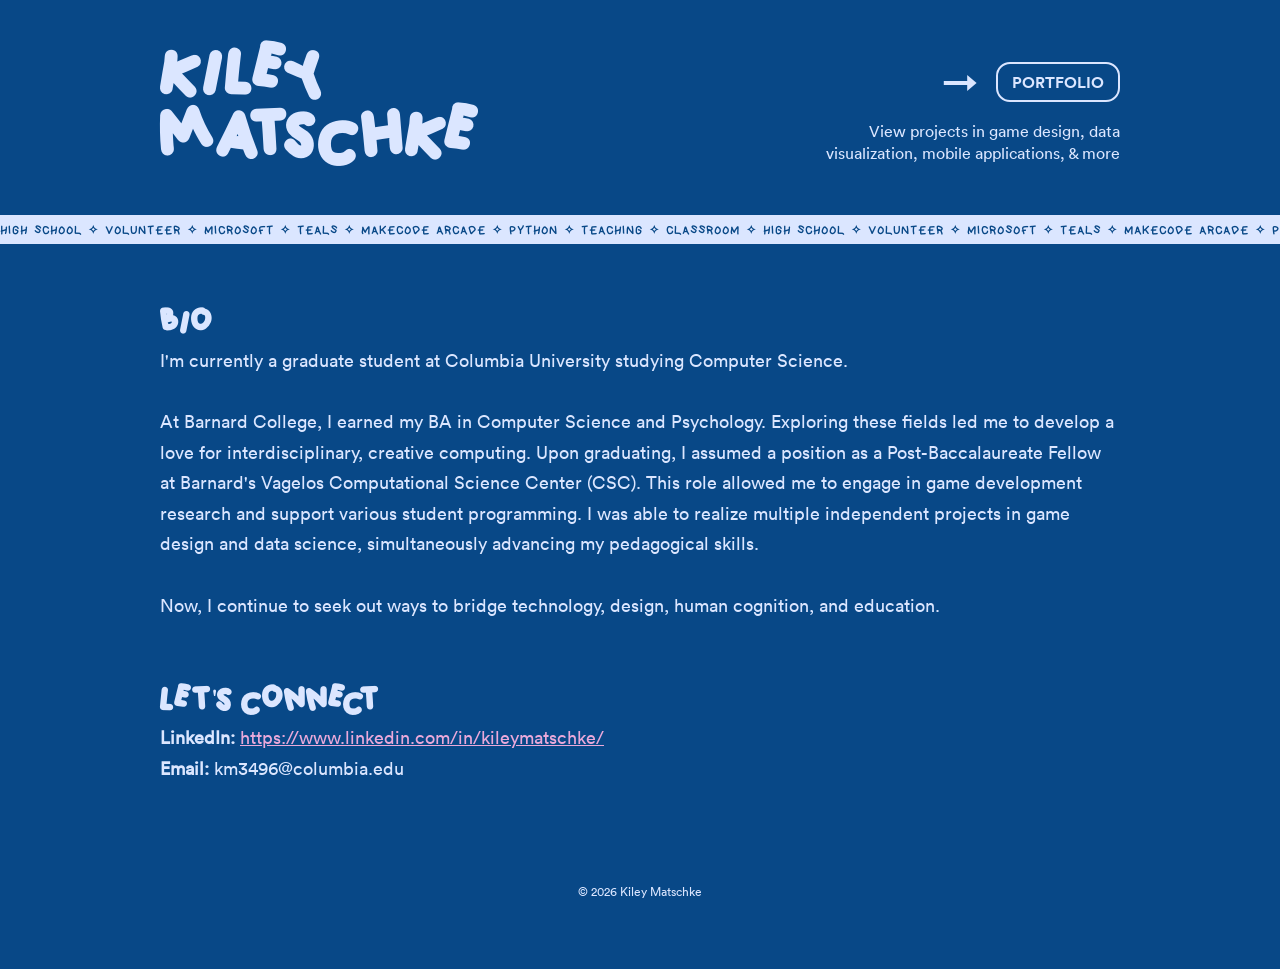
==== pages/about.html @ f40b38a9 "added about page and updated page backgrounds" ====
<!DOCTYPE html>
<html lang="en">
<head>
    <meta charset="UTF-8" />
    <meta name="viewport" content="width=device-width, initial-scale=1.0"/>
    <title>Kiley Matschke</title>

    <link rel="stylesheet" href="../style.css" />
</head>
<body>



<!-- MAIN CONTENT -->
<main class="container">


    <div class="project-top-row">

        <!-- HEADER -->
        <h1 class="name">Kiley <br> Matschke</h1>

        <div class="back-section">

            <div class="back-link">
                <span class="moving-arrow">→</span>

                <a href="../index.html" class="portfolio-button">
                    PORTFOLIO
                </a>
            </div>

            <p class="back-description">
                View projects in game design,
                data visualization, mobile
                applications, & more
            </p>

        </div>
    </div>


    <div class="word-banner">
        <div class="word-track">

            HIGH SCHOOL ✧
            VOLUNTEER ✧
            MICROSOFT ✧
            TEALS ✧
            MAKECODE ARCADE ✧
            PYTHON ✧
            TEACHING ✧
            CLASSROOM ✧

            HIGH SCHOOL ✧
            VOLUNTEER ✧
            MICROSOFT ✧
            TEALS ✧
            MAKECODE ARCADE ✧
            PYTHON ✧
            TEACHING ✧
            CLASSROOM ✧

            HIGH SCHOOL ✧
            VOLUNTEER ✧
            MICROSOFT ✧
            TEALS ✧
            MAKECODE ARCADE ✧
            PYTHON ✧
            TEACHING ✧
            CLASSROOM ✧

        </div>
    </div>


    <section class="text-section">
        <h2>Bio</h2>
        <p>
            I'm currently a graduate student at Columbia University studying Computer Science.<br><br>

            At Barnard College, I earned my BA in Computer Science and Psychology. Exploring these fields led me to develop a love for interdisciplinary, creative computing. Upon graduating, I assumed a position as a Post-Baccalaureate Fellow at Barnard's Vagelos Computational Science Center (CSC). This role allowed me to engage in game development research and support various student programming. I was able to realize multiple independent projects in game design and data science, simultaneously advancing my pedagogical skills.<br><br>

            Now, I continue to seek out ways to bridge technology, design, human cognition, and education.
        </p>
    </section>

    <section class="text-section">
        <h2>Let's connect</h2>
        <p>
            <strong>LinkedIn:</strong> <a href="https://www.linkedin.com/in/kileymatschke/">https://www.linkedin.com/in/kileymatschke/</a><br>
            <strong>Email:</strong> km3496@columbia.edu
        </p>
    </section>

    <footer class="footer">
        © 2026 Kiley Matschke
    </footer>

</main>

<script src="../script.js"></script>
</body>
</html>
---- style.css ----
/* =========================
   FONTS
========================= */

@font-face {
    font-family: "Ruigslay";
    src: url("assets/fonts/ruigslay.regular.ttf") format("truetype");
}

@font-face {
    font-family: "Circular";
    src: url("assets/fonts/Circular-Bold.ttf") format("truetype");
}

@font-face {
    font-family: "Circular-Book";
    src: url("assets/fonts/Circular-Book.ttf") format("truetype");
}

@font-face {
    font-family: "Adelia-cursive";
    src: url("assets/fonts/adelia.ttf") format("truetype");
}

@font-face {
    font-family: "Adelia";
    src: url("assets/fonts/ADELIA.otf") format("opentype");
}

@font-face {
    font-family: "Kindergarten";
    src: url("assets/fonts/kindergarten.ttf") format("truetype");
}

@font-face {
    font-family: "HipChick";
    src: url("assets/fonts/HipChick.ttf") format("truetype");
}



/* =========================
   RESET
========================= */

* {
    margin: 0;
    padding: 0;
    box-sizing: border-box;
}


/* =========================
   PAGE COLOR THEMES
   EDIT COLORS HERE
========================= */

/* HOME PAGE */

body {
    --page-bg: #084887;
    --page-text: #dbe6ff;
    --title-color: #dbe6ff;
    --h2-color: #dbe6ff;
    --h3-color: #eaa9da;
    --link-color: #eaa9da;

    --button-color: #dbe6ff;
    --button-border: #dbe6ff;
    --back-description-color: #dbe6ff;

    --banner-bg: #dbe6ff;
    --banner-text: #084887;
}


/* MICROSOFT PAGE */

body.microsoft-page {
    /*--page-bg: #f2faf9;*/
    --page-bg: #ffffff;
    --page-text: #497381;
    --title-color: #4e9ba2;
    --h2-color: #4e9ba2;
    --h3-color: #e19060;
    --link-color: #e19060;

    --button-color: #4e9ba2;
    --button-border: #4e9ba2;
    --back-description-color: #4e9ba2;

    --banner-bg: #4e9ba2;
    --banner-text: #e9f6f4;
}


/* ARCADE PAGE */

body.arcade-page {
    /*--page-bg: #f9faf6;*/
    --page-bg: #ffffff;
    --page-text: #3f592b;
    --title-color: #89a659;
    --h2-color: #89a659;
    --h3-color: #a57c3a;
    --link-color: #a57c3a;

    --button-color: #89a659;
    --button-border: #89a659;
    --back-description-color: #89a659;

    --banner-bg: #89a659;
    --banner-text: #ffffff;
}


/* PICNIC ANTICS PAGE */

body.picnic-page {
    /*--page-bg: #ebf4f8;*/
    --page-bg: #ffffff;
    --page-text: #154260;
    --title-color: #70add3;
    --h2-color: #70add3;
    --h3-color: #ec9233;
    --link-color: #ec9233;

    --button-color: #70add3;
    --button-border: #70add3;
    --back-description-color: #70add3;

    --banner-bg: #70add3;
    --banner-text: #ebf4f8;
}


/* DATA PAGE */

body.jamming-page {
    /*--page-bg: #fdfcf7;*/
    --page-bg: #ffffff;
    --page-text: #3c492b;
    --title-color: #768f54;
    --h2-color: #768f54;
    --h3-color: #d87a8e;
    --link-color: #d87a8e;

    --button-color: #768f54;
    --button-border: #768f54;
    --back-description-color: #768f54;

    --banner-bg: #768f54;
    --banner-text: #fdfcf7;
}


/* DATA PAGE */

body.meal-page {
    /*--page-bg: #f5f5fb;*/
    --page-bg: #ffffff;
    --page-text: #423365;
    --title-color: #8e73cf;
    --h2-color: #8e73cf;
    --h3-color: #6a9ee6;
    --link-color: #6a9ee6;

    --button-color: #8e73cf;
    --button-border: #8e73cf;
    --back-description-color: #8e73cf;

    --banner-bg: #8e73cf;
    --banner-text: #f0f0f4;
}



/* =========================
   BASE PAGE
========================= */

body {
    background: var(--page-bg);
    color: var(--page-text);
    font-family: "Courier New", monospace;
    min-height: 100vh;
    padding: 40px;
}


/* =========================
   LAYOUT
========================= */

.container,
.page-width {
    width: 80%;
    max-width: 1200px;
    margin: 0 auto;
}

.header {
    margin-bottom: 60px;
}

.footer {
    text-align: center;
    margin-top: 100px;
    padding-bottom: 30px;
    width: 100%;
    font-size: 12px;
    font-family: "Circular-Book";
}


/* =========================
   TYPOGRAPHY
========================= */

.name {
    font-size: 48px;
    line-height: 1.3;
    font-family: "Adelia";
    color: var(--title-color);
}

.section-title,
.text-section h2 {
    font-family: Adelia;
    font-size: 24px;
    color: var(--h2-color);
    margin-bottom: 8px;
}

.info-column h3,
.info-grid h3 {
    color: var(--h3-color);
    font-size: 18px;
    margin-bottom: 14px;
    font-family: "Circular-Book";
}

.info-column p,
.info-grid p {
    margin: 0 0 8px;
    font-size: 18px;
    line-height: 1.5;
    font-family: "Circular-Book";
}

.invisible-table {
    display: grid;
    grid-template-columns: repeat(3, 1fr);
    gap: 12px 40px;
}

.invisible-table p {
    margin: 0;
}

.text-section {
    margin-bottom: 60px;
}

.text-section p,
.text-section li {
    font-size: 18px;
    line-height: 1.7;
    font-family: "Circular-Book";
}

ol {
    margin-left: 20px;
}

a {
    color: var(--link-color);
}

a:hover {
    opacity: 0.7;
}


/* =========================
   PHOTO CAROUSEL
========================= */


.carousel {
    width: 100%;
    max-width: 900px;
    aspect-ratio: 16 / 9;
    overflow: hidden;
    border-radius: 16px;
    margin-top: -40px;
}

#carousel-image {
    width: 100%;
    height: 100%;
    object-fit: cover;
    display: block;
    transition: opacity 0.5s ease-in-out;
}


/* =========================
   HOMEPAGE PROJECT GRID
========================= */

.projects {
    display: grid;
    grid-template-columns:
    repeat(auto-fit, minmax(250px, 1fr));
    gap: 30px;
}

.card {
    display: block;
    border-radius: 25px;
    overflow: hidden;
    transition: transform 0.2s ease;
}

.card:hover {
    transform: translateY(-5px);
}

.card img {
    width: 100%;
    display: block;
}


/* =========================
   PROJECT DETAIL PAGE
========================= */

.project-top-row {
    display: flex;
    justify-content: space-between;
    align-items: flex-end;
    width: 100%;
    margin-bottom: 50px;
}


/* RIGHT SIDE */

.back-section {
    display: flex;
    flex-direction: column;
    align-items: flex-end;
}

.back-link {
    display: flex;
    align-items: center;
    gap: 18px;
    font-size: 18px;
    font-family: "Circular";
}

.back-description {
    margin-top: 18px;
    max-width: 320px;
    text-align: right;
    line-height: 1.4;
    font-size: 16px;
    font-family: "Circular-Book";
    color: var(--back-description-color);
}


/* PORTFOLIO BUTTON */

.portfolio-button {
    color: var(--button-color);
    border: 2px solid var(--button-border);
    border-radius: 14px;
    padding: 8px 14px;
    text-decoration: none;
    font-size: 16px;
}


/* MOVING ARROW */

.moving-arrow {
    font-size: 32px;
    animation: arrowMove 1.4s ease-in-out infinite;
    color: var(--back-description-color);
}


/* PROJECT BANNER IMAGE */

.project-banner {
    width: 100%;
    display: block;
    border-radius: 20px;
    margin-bottom: 60px;
}


/* =========================
   INFO GRID
========================= */

.info-grid {
    display: grid;
    grid-template-columns: repeat(4, 1fr);
    gap: 40px;
    align-items: start;
    margin-bottom: 60px;
}

.info-column {
    width: 100%;
}


/* =========================
   WORD BANNER
========================= */

.word-banner {
    width: 100vw;
    margin-left: calc(50% - 50vw);
    overflow: hidden;
    margin-bottom: 60px;
    padding: 6px 0;
    background: var(--banner-bg);
    color: var(--banner-text);
    font-family: "Kindergarten";
}

.word-track {
    display: inline-block;
    white-space: nowrap;
    font-weight: bold;
    font-size: 12px;
    letter-spacing: 1px;
    animation: scrollBanner 60s linear infinite;
}


/* =========================
   ANIMATIONS
========================= */

@keyframes arrowMove {
    0%, 100% {
        transform: translateX(0);
    }

    50% {
        transform: translateX(-8px);
    }
}

@keyframes scrollBanner {

    from {
        transform: translateX(0);
    }

    to {
        transform: translateX(-50%);
    }
}


/* =========================
   MOBILE
========================= */

@media (max-width: 900px) {

    .container,
    .page-width {
        width: 90%;
    }

    .info-grid {

        grid-template-columns: 1fr 1fr;

        gap: 30px;
    }

    .project-top-row {
        flex-direction: column;
        align-items: flex-start;
        gap: 30px;
    }

    .back-section {
        align-items: flex-start;
    }

    .back-description {
        text-align: left;
    }
}

@media (max-width: 600px) {

    .info-grid {
        grid-template-columns: 1fr;
    }

    .name {
        font-size: 56px;
    }
}

@media (max-width: 900px) {
    .photo-grid {
        grid-template-columns: repeat(2, 1fr);
    }
}

@media (max-width: 600px) {
    .photo-grid {
        grid-template-columns: 1fr;
    }
}
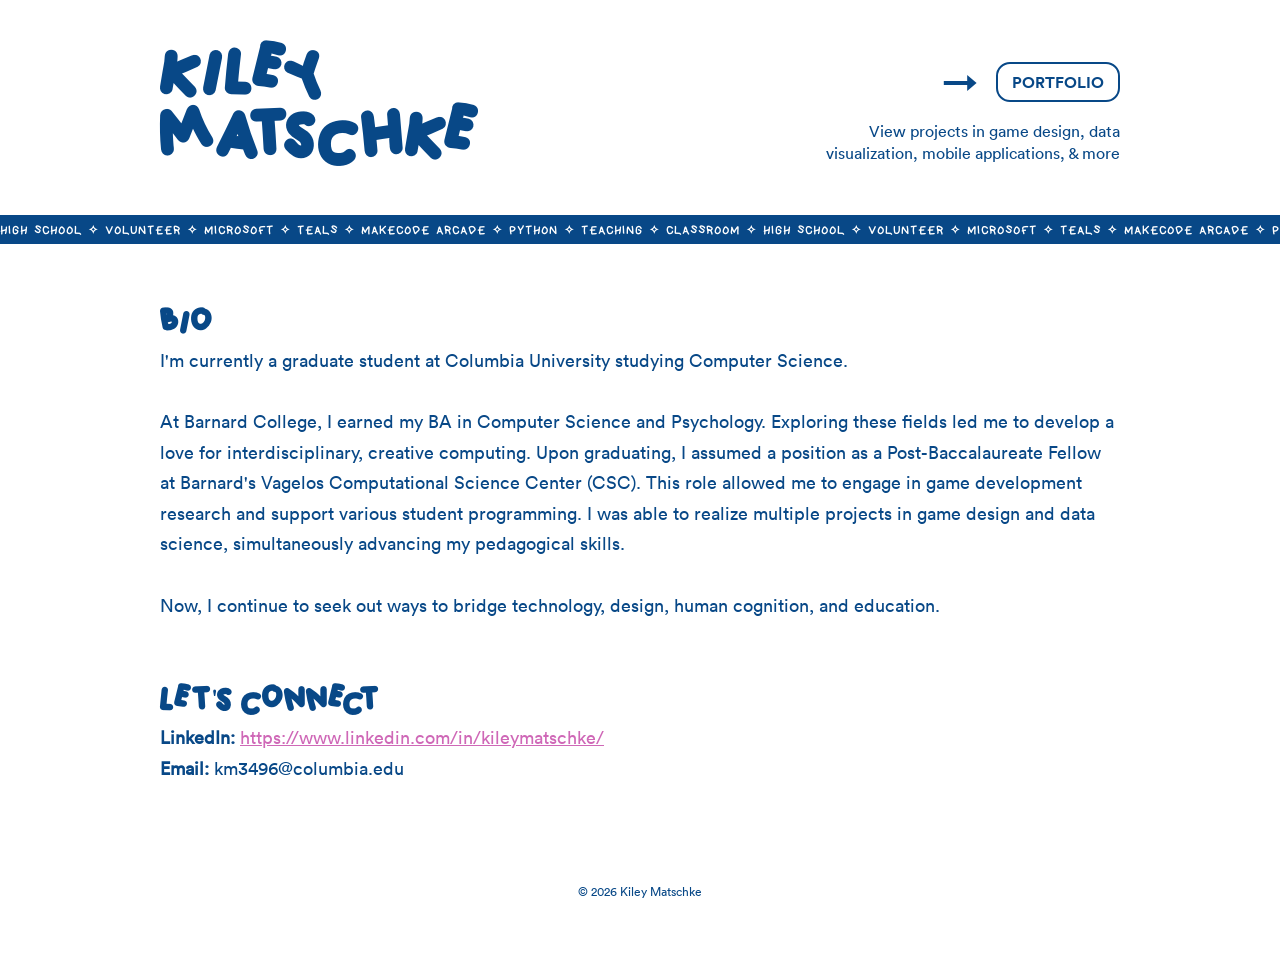
==== commit 45326cc5: "added dtl card and updated humor page" ====
--- a/pages/about.html
+++ b/pages/about.html
@@ -79,7 +79,7 @@
         <p>
             I'm currently a graduate student at Columbia University studying Computer Science.<br><br>
 
-            At Barnard College, I earned my BA in Computer Science and Psychology. Exploring these fields led me to develop a love for interdisciplinary, creative computing. Upon graduating, I assumed a position as a Post-Baccalaureate Fellow at Barnard's Vagelos Computational Science Center (CSC). This role allowed me to engage in game development research and support various student programming. I was able to realize multiple independent projects in game design and data science, simultaneously advancing my pedagogical skills.<br><br>
+            At Barnard College, I earned my BA in Computer Science and Psychology. Exploring these fields led me to develop a love for interdisciplinary, creative computing. Upon graduating, I assumed a position as a Post-Baccalaureate Fellow at Barnard's Vagelos Computational Science Center (CSC). This role allowed me to engage in game development research and support various student programming. I was able to realize multiple projects in game design and data science, simultaneously advancing my pedagogical skills.<br><br>
 
             Now, I continue to seek out ways to bridge technology, design, human cognition, and education.
         </p>
--- a/style.css
+++ b/style.css
@@ -58,19 +58,40 @@
 /* HOME PAGE */
 
 body {
-    --page-bg: #084887;
-    --page-text: #dbe6ff;
-    --title-color: #dbe6ff;
-    --h2-color: #dbe6ff;
-    --h3-color: #eaa9da;
-    --link-color: #eaa9da;
-
-    --button-color: #dbe6ff;
-    --button-border: #dbe6ff;
-    --back-description-color: #dbe6ff;
-
-    --banner-bg: #dbe6ff;
-    --banner-text: #084887;
+    --page-bg: #ffffff;
+    --page-text: #084887;
+    --title-color: #084887;
+    --h2-color: #084887;
+    --h3-color: #cf68b7;
+    --link-color: #cf68b7;
+
+    --button-color: #084887;
+    --button-border: #084887;
+    --back-description-color: #084887;
+
+    --banner-bg: #084887;
+    --banner-text: #ffffff;
+}
+
+
+
+/* HUMOR PAGE */
+
+body.humor-page {
+    /*--page-bg: #f2faf9;*/
+    --page-bg: #ffffff;
+    --page-text: #291c00;
+    --title-color: #e6a900;
+    --h2-color: #e6a900;
+    --h3-color: #c36666;
+    --link-color: #c36666;
+
+    --button-color: #e6a900;
+    --button-border: #e6a900;
+    --back-description-color: #e6a900;
+
+    --banner-bg: #e6a900;
+    --banner-text: #ffffff;
 }
 
 
@@ -90,7 +111,7 @@
     --back-description-color: #4e9ba2;
 
     --banner-bg: #4e9ba2;
-    --banner-text: #e9f6f4;
+    --banner-text: #ffffff;
 }
 
 
@@ -120,17 +141,17 @@
     /*--page-bg: #ebf4f8;*/
     --page-bg: #ffffff;
     --page-text: #154260;
-    --title-color: #70add3;
-    --h2-color: #70add3;
+    --title-color: #69a2c6;
+    --h2-color: #69a2c6;
     --h3-color: #ec9233;
     --link-color: #ec9233;
 
-    --button-color: #70add3;
-    --button-border: #70add3;
-    --back-description-color: #70add3;
-
-    --banner-bg: #70add3;
-    --banner-text: #ebf4f8;
+    --button-color: #69a2c6;
+    --button-border: #69a2c6;
+    --back-description-color: #69a2c6;
+
+    --banner-bg: #69a2c6;
+    --banner-text: #ffffff;
 }
 
 
@@ -150,7 +171,7 @@
     --back-description-color: #768f54;
 
     --banner-bg: #768f54;
-    --banner-text: #fdfcf7;
+    --banner-text: #ffffff;
 }
 
 
@@ -160,17 +181,17 @@
     /*--page-bg: #f5f5fb;*/
     --page-bg: #ffffff;
     --page-text: #423365;
-    --title-color: #8e73cf;
-    --h2-color: #8e73cf;
+    --title-color: #8f62b4;
+    --h2-color: #8f62b4;
     --h3-color: #6a9ee6;
     --link-color: #6a9ee6;
 
-    --button-color: #8e73cf;
-    --button-border: #8e73cf;
-    --back-description-color: #8e73cf;
-
-    --banner-bg: #8e73cf;
-    --banner-text: #f0f0f4;
+    --button-color: #8f62b4;
+    --button-border: #8f62b4;
+    --back-description-color: #8f62b4;
+
+    --banner-bg: #8f62b4;
+    --banner-text: #ffffff;
 }
 
 
